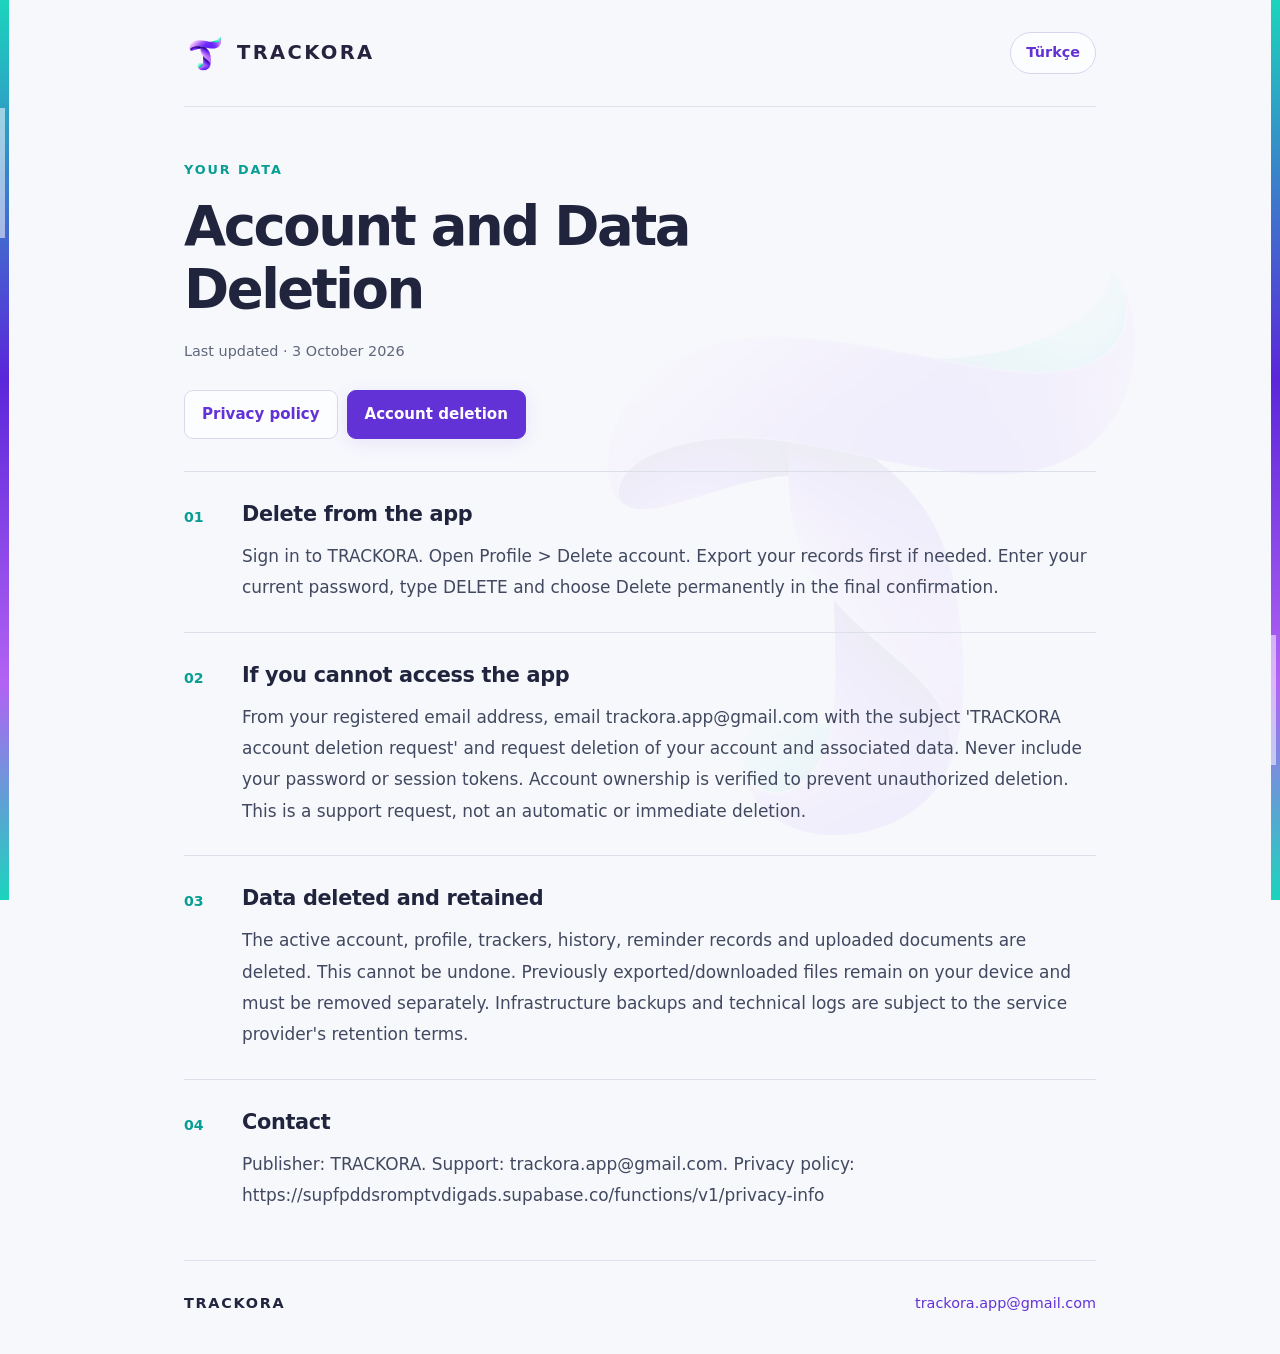
==== deletion-en.html @ c4593e1d "Publish privacy and account deletion pages" ====
<!doctype html><html lang="en"><head><meta charset="utf-8"><meta name="viewport" content="width=device-width, initial-scale=1"><meta name="color-scheme" content="light"><title>TRACKORA Account and Data Deletion</title><meta name="description" content="TRACKORA privacy policy and account deletion guide."><link rel="icon" href="assets/trackora.png"><link rel="stylesheet" href="style.css"></head><body><div class="edge edge-left" aria-hidden="true"></div><div class="edge edge-right" aria-hidden="true"></div><img class="watermark" src="assets/trackora.png" alt="" aria-hidden="true"><div class="shell"><header><a class="brand" href="privacy-en.html" aria-label="TRACKORA"><img src="assets/trackora.png" alt=""><span>TRACKORA</span></a><a class="language" href="deletion.html" lang="tr">Türkçe</a></header><main><div class="page-heading"><span class="eyebrow">YOUR DATA</span><h1>Account and Data Deletion</h1><div class="updated">Last updated · 3 October 2026</div></div><nav aria-label="Information pages"><a  href="privacy-en.html">Privacy policy</a><a aria-current="page" href="deletion-en.html">Account deletion</a></nav><article><section aria-labelledby="section-0"><span class="number" aria-hidden="true">01</span><div><h2 id="section-0">Delete from the app</h2><p>Sign in to TRACKORA. Open Profile &gt; Delete account. Export your records first if needed. Enter your current password, type DELETE and choose Delete permanently in the final confirmation.</p></div></section><section aria-labelledby="section-1"><span class="number" aria-hidden="true">02</span><div><h2 id="section-1">If you cannot access the app</h2><p>From your registered email address, email trackora.app@gmail.com with the subject &#39;TRACKORA account deletion request&#39; and request deletion of your account and associated data. Never include your password or session tokens. Account ownership is verified to prevent unauthorized deletion. This is a support request, not an automatic or immediate deletion.</p></div></section><section aria-labelledby="section-2"><span class="number" aria-hidden="true">03</span><div><h2 id="section-2">Data deleted and retained</h2><p>The active account, profile, trackers, history, reminder records and uploaded documents are deleted. This cannot be undone. Previously exported/downloaded files remain on your device and must be removed separately. Infrastructure backups and technical logs are subject to the service provider&#39;s retention terms.</p></div></section><section aria-labelledby="section-3"><span class="number" aria-hidden="true">04</span><div><h2 id="section-3">Contact</h2><p>Publisher: TRACKORA. Support: trackora.app@gmail.com. Privacy policy: https://supfpddsromptvdigads.supabase.co/functions/v1/privacy-info</p></div></section></article></main><footer><span>TRACKORA</span><a href="mailto:trackora.app@gmail.com">trackora.app@gmail.com</a></footer></div></body></html>
---- style.css ----
:root{font-family:system-ui,-apple-system,BlinkMacSystemFont,"Segoe UI",sans-serif;color:#20243d;background:#f7f8fc;font-synthesis:none;font-size:16px;--purple:#6332d6;--teal:#089e94}*{box-sizing:border-box}body{margin:0;line-height:1.75;min-width:0}a{color:var(--purple);text-underline-offset:4px}a:focus-visible{outline:3px solid var(--teal);outline-offset:5px;border-radius:4px}.shell{position:relative;max-width:1040px;margin:auto;padding:0 64px}.edge{position:fixed;top:0;bottom:0;width:9px;background:linear-gradient(180deg,#1bd4bc 0%,#5b26da 42%,#b263f3 76%,#1bd4bc 100%);z-index:3;pointer-events:none}.edge-left{left:0}.edge-right{right:0}.edge:after{content:"";position:absolute;top:12%;height:130px;width:5px;background:#fff8}.edge-right:after{bottom:15%;top:auto}.watermark{position:fixed;right:max(-110px,calc((100vw - 1150px)/2));top:22vh;width:min(67vw,700px);opacity:.045;pointer-events:none;user-select:none;z-index:0}header{display:flex;align-items:center;justify-content:space-between;gap:16px;padding:32px 0;border-bottom:1px solid #dfe3ef}.brand{display:flex;align-items:center;gap:11px;text-decoration:none;color:#27223d;font-weight:800;font-size:1.22rem;letter-spacing:.12em}.brand img{width:42px;height:42px;object-fit:contain}.language{font-size:.9rem;font-weight:650;text-decoration:none;padding:7px 15px;border:1px solid #dad3ee;border-radius:30px;background:#ffffffa6}.page-heading{padding:48px 0 26px}.eyebrow{font-size:.8rem;font-weight:750;letter-spacing:.15em;color:var(--teal)}h1{font-size:clamp(2rem,5.5vw,3.4rem);letter-spacing:-.045em;line-height:1.16;margin:12px 0 18px;font-weight:750;max-width:680px}.updated{font-size:.9rem;color:#60677c}nav{display:flex;flex-wrap:wrap;gap:9px;padding-bottom:32px}nav a{text-decoration:none;font-size:.94rem;font-weight:650;border:1px solid #ddd7ed;border-radius:9px;padding:10px 17px;background:#ffffffa3}nav a[aria-current]{color:white;background:var(--purple);border-color:var(--purple);box-shadow:0 4px 18px #6332d61a}article{padding:0 0 20px}section{display:grid;grid-template-columns:40px 1fr;gap:18px;padding:28px 0;border-top:1px solid #dadfea}.number{font-size:.88rem;color:var(--teal);font-weight:700;padding-top:5px;font-variant-numeric:tabular-nums}h2{font-size:1.3rem;line-height:1.4;margin:0 0 12px;letter-spacing:-.015em}p{font-size:1.06rem;margin:0;overflow-wrap:anywhere;color:#41485f;line-height:1.85}footer{padding:30px 0 38px;border-top:1px solid #dfe3ef;display:flex;flex-wrap:wrap;justify-content:space-between;gap:12px;font-size:.9rem}footer span{letter-spacing:.12em;font-weight:700}footer a{text-decoration:none}@media(max-width:600px){.shell{padding:0 26px}.edge{width:5px}header{padding:23px 0}.brand{font-size:1rem;gap:8px}.brand img{width:34px;height:34px}.language{padding:6px 11px}.page-heading{padding:34px 0 24px}h1{font-size:2.25rem}nav{gap:8px;padding-bottom:24px}nav a{font-size:.9rem;padding:9px 13px}section{grid-template-columns:25px 1fr;gap:10px;padding:24px 0}h2{font-size:1.18rem}p{font-size:1.04rem}.watermark{width:115vw;max-width:none;right:-28vw;top:28vh;opacity:.042}footer{display:block}footer a{display:block;margin-top:6px}}@media(prefers-reduced-motion:no-preference){a{transition:background .16s,color .16s}nav a:hover{background:#ede6fa;color:var(--purple)}}@media print{.edge,.watermark,header,.language,nav{display:none}.shell{max-width:none;padding:0}body{background:white}p{color:#222}section{break-inside:avoid}}
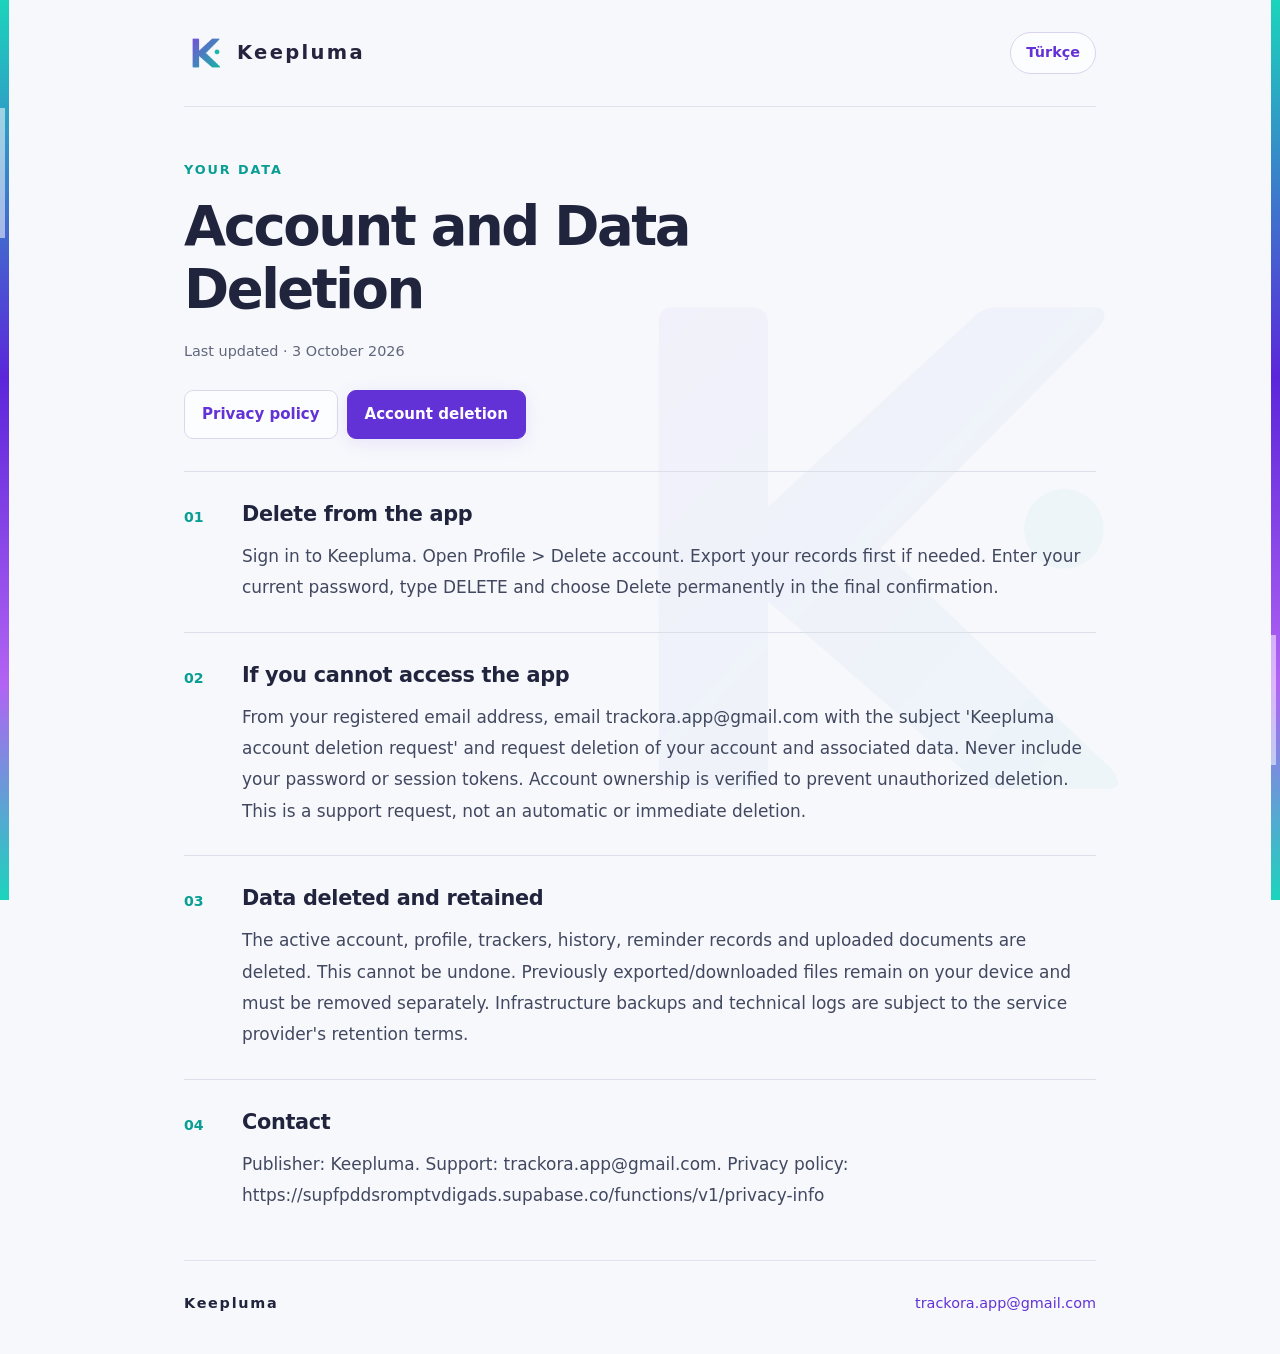
==== commit 26a2451d: "Update privacy site branding to Keepluma; retain support address" ====
--- a/deletion-en.html
+++ b/deletion-en.html
@@ -1 +1 @@
-<!doctype html><html lang="en"><head><meta charset="utf-8"><meta name="viewport" content="width=device-width, initial-scale=1"><meta name="color-scheme" content="light"><title>TRACKORA Account and Data Deletion</title><meta name="description" content="TRACKORA privacy policy and account deletion guide."><link rel="icon" href="assets/trackora.png"><link rel="stylesheet" href="style.css"></head><body><div class="edge edge-left" aria-hidden="true"></div><div class="edge edge-right" aria-hidden="true"></div><img class="watermark" src="assets/trackora.png" alt="" aria-hidden="true"><div class="shell"><header><a class="brand" href="privacy-en.html" aria-label="TRACKORA"><img src="assets/trackora.png" alt=""><span>TRACKORA</span></a><a class="language" href="deletion.html" lang="tr">Türkçe</a></header><main><div class="page-heading"><span class="eyebrow">YOUR DATA</span><h1>Account and Data Deletion</h1><div class="updated">Last updated · 3 October 2026</div></div><nav aria-label="Information pages"><a  href="privacy-en.html">Privacy policy</a><a aria-current="page" href="deletion-en.html">Account deletion</a></nav><article><section aria-labelledby="section-0"><span class="number" aria-hidden="true">01</span><div><h2 id="section-0">Delete from the app</h2><p>Sign in to TRACKORA. Open Profile &gt; Delete account. Export your records first if needed. Enter your current password, type DELETE and choose Delete permanently in the final confirmation.</p></div></section><section aria-labelledby="section-1"><span class="number" aria-hidden="true">02</span><div><h2 id="section-1">If you cannot access the app</h2><p>From your registered email address, email trackora.app@gmail.com with the subject &#39;TRACKORA account deletion request&#39; and request deletion of your account and associated data. Never include your password or session tokens. Account ownership is verified to prevent unauthorized deletion. This is a support request, not an automatic or immediate deletion.</p></div></section><section aria-labelledby="section-2"><span class="number" aria-hidden="true">03</span><div><h2 id="section-2">Data deleted and retained</h2><p>The active account, profile, trackers, history, reminder records and uploaded documents are deleted. This cannot be undone. Previously exported/downloaded files remain on your device and must be removed separately. Infrastructure backups and technical logs are subject to the service provider&#39;s retention terms.</p></div></section><section aria-labelledby="section-3"><span class="number" aria-hidden="true">04</span><div><h2 id="section-3">Contact</h2><p>Publisher: TRACKORA. Support: trackora.app@gmail.com. Privacy policy: https://supfpddsromptvdigads.supabase.co/functions/v1/privacy-info</p></div></section></article></main><footer><span>TRACKORA</span><a href="mailto:trackora.app@gmail.com">trackora.app@gmail.com</a></footer></div></body></html>+<!doctype html><html lang="en"><head><meta charset="utf-8"><meta name="viewport" content="width=device-width, initial-scale=1"><meta name="color-scheme" content="light"><title>Keepluma Account and Data Deletion</title><meta name="description" content="Keepluma privacy policy and account deletion guide."><link rel="icon" href="assets/trackora.png"><link rel="stylesheet" href="style.css"></head><body><div class="edge edge-left" aria-hidden="true"></div><div class="edge edge-right" aria-hidden="true"></div><img class="watermark" src="assets/trackora.png" alt="" aria-hidden="true"><div class="shell"><header><a class="brand" href="privacy-en.html" aria-label="Keepluma"><img src="assets/trackora.png" alt=""><span>Keepluma</span></a><a class="language" href="deletion.html" lang="tr">Türkçe</a></header><main><div class="page-heading"><span class="eyebrow">YOUR DATA</span><h1>Account and Data Deletion</h1><div class="updated">Last updated · 3 October 2026</div></div><nav aria-label="Information pages"><a  href="privacy-en.html">Privacy policy</a><a aria-current="page" href="deletion-en.html">Account deletion</a></nav><article><section aria-labelledby="section-0"><span class="number" aria-hidden="true">01</span><div><h2 id="section-0">Delete from the app</h2><p>Sign in to Keepluma. Open Profile &gt; Delete account. Export your records first if needed. Enter your current password, type DELETE and choose Delete permanently in the final confirmation.</p></div></section><section aria-labelledby="section-1"><span class="number" aria-hidden="true">02</span><div><h2 id="section-1">If you cannot access the app</h2><p>From your registered email address, email trackora.app@gmail.com with the subject &#39;Keepluma account deletion request&#39; and request deletion of your account and associated data. Never include your password or session tokens. Account ownership is verified to prevent unauthorized deletion. This is a support request, not an automatic or immediate deletion.</p></div></section><section aria-labelledby="section-2"><span class="number" aria-hidden="true">03</span><div><h2 id="section-2">Data deleted and retained</h2><p>The active account, profile, trackers, history, reminder records and uploaded documents are deleted. This cannot be undone. Previously exported/downloaded files remain on your device and must be removed separately. Infrastructure backups and technical logs are subject to the service provider&#39;s retention terms.</p></div></section><section aria-labelledby="section-3"><span class="number" aria-hidden="true">04</span><div><h2 id="section-3">Contact</h2><p>Publisher: Keepluma. Support: trackora.app@gmail.com. Privacy policy: https://supfpddsromptvdigads.supabase.co/functions/v1/privacy-info</p></div></section></article></main><footer><span>Keepluma</span><a href="mailto:trackora.app@gmail.com">trackora.app@gmail.com</a></footer></div></body></html>
